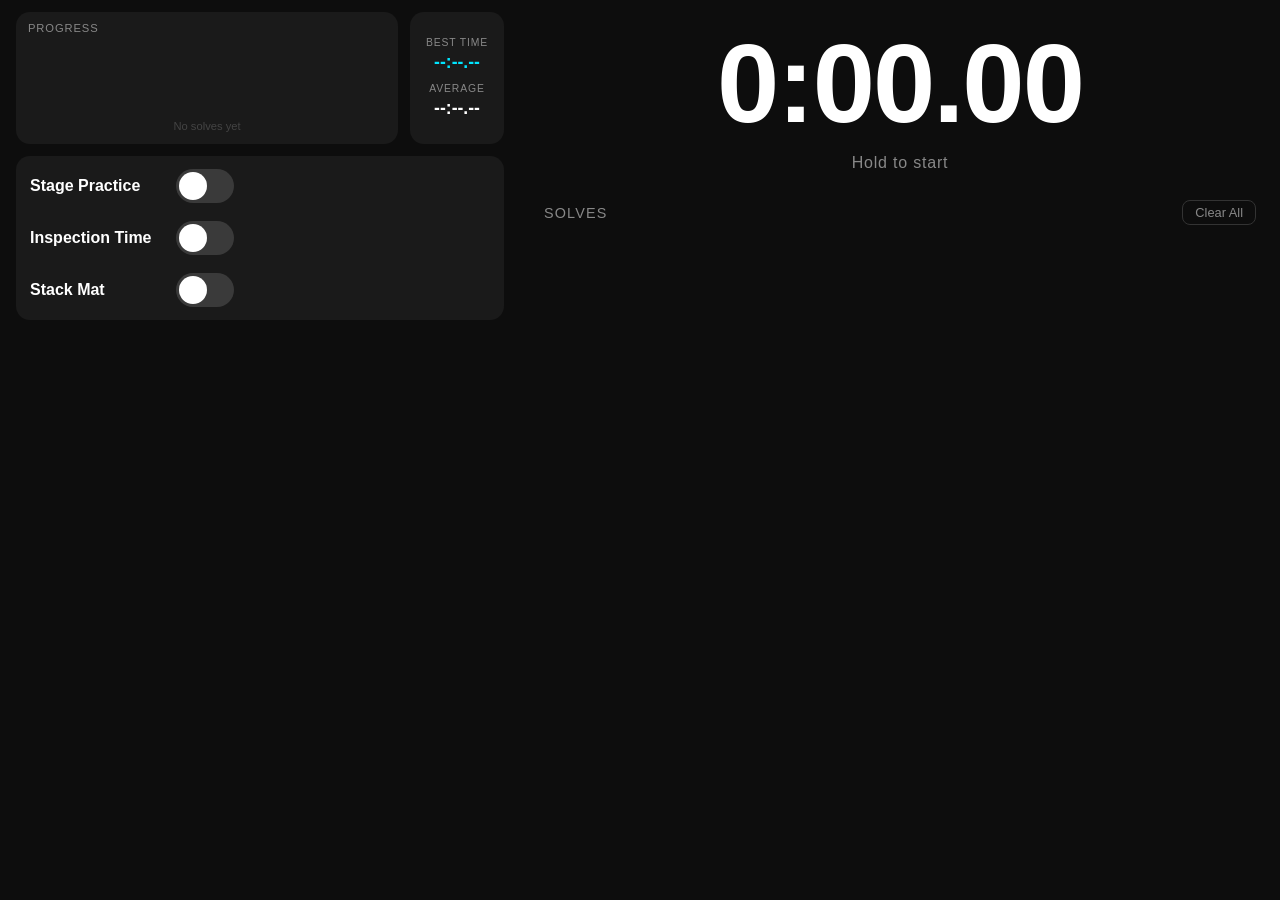
==== cube-timer/index.html @ cac46e2f "Update cube-timer: +0.2 button Co-Authored-By: Claude Opus 5.5 <noreply@anthropic.com>" ====
<!DOCTYPE html>
<html lang="en">
<head>
  <meta charset="UTF-8">
  <meta name="viewport" content="width=device-width, initial-scale=1.0, user-scalable=no">
  <title>Cube Timer</title>
  <link rel="stylesheet" href="style.css">
</head>
<body>

  <!-- Hand shape for the Stack Mat pads: a left hand, palm down, thumb on the right.
       The right pad mirrors it so both thumbs point inward. -->
  <svg width="0" height="0" style="position:absolute" aria-hidden="true">
    <symbol id="hand" viewBox="0 0 104 120">
      <rect x="14" y="50" width="56" height="58" rx="20"/>
      <rect x="14" y="36" width="12" height="36" rx="6"/>
      <rect x="28" y="20" width="13" height="48" rx="6.5"/>
      <rect x="43" y="12" width="13" height="56" rx="6.5"/>
      <rect x="58" y="20" width="12" height="48" rx="6"/>
      <circle cx="64" cy="88" r="11"/>
      <rect x="66" y="58" width="13" height="36" rx="6.5" transform="rotate(35 72.5 94)"/>
    </symbol>
  </svg>

  <!-- NORMAL VIEW -->
  <div id="app">

    <!-- LEFT SIDE (top in portrait): charts + settings -->
    <div id="side">

      <div id="top-row">
        <div id="chart-wrap" class="chart-card">
          <div class="chart-title">Progress</div>
          <canvas id="progress-chart"></canvas>
          <div id="chart-hint" class="chart-hint">No solves yet</div>
        </div>
        <div id="best-bar">
          <span id="best-label">Best Time</span>
          <span id="best-time">--:--.--</span>
          <span id="avg-label">Average</span>
          <span id="avg-time">--:--.--</span>
        </div>
      </div>

      <div id="stage-chart-wrap" class="chart-card hidden">
        <div class="chart-head">
          <span class="chart-title">Stage Progress</span>
          <span id="stage-legend"></span>
        </div>
        <canvas id="stage-chart"></canvas>
        <div id="stage-chart-hint" class="chart-hint">Finish 2 stage solves to see this chart</div>
      </div>

      <div id="settings">
        <div class="setting-line">
          <label class="toggle-row">
            <span class="setting-label">Stage Practice</span>
            <span class="switch"><input type="checkbox" id="stage-toggle"><span class="slider"></span></span>
          </label>
          <label id="stage-options" class="num-field">
            Stages <input type="number" id="stage-count" inputmode="numeric" min="1" max="10">
          </label>
        </div>

        <div id="stage-sub" class="setting-line sub">
          <label class="toggle-row">
            <span class="setting-label">Beeps</span>
            <span class="switch"><input type="checkbox" id="beep-toggle"><span class="slider"></span></span>
          </label>
        </div>

        <div class="setting-line">
          <label class="toggle-row">
            <span class="setting-label">Inspection Time</span>
            <span class="switch"><input type="checkbox" id="insp-toggle"><span class="slider"></span></span>
          </label>
        </div>

        <div id="insp-options" class="setting-line sub">
          <label class="toggle-row">
            <span class="setting-label">Voice Callouts</span>
            <span class="switch"><input type="checkbox" id="voice-toggle"><span class="slider"></span></span>
          </label>
          <span id="voice-options" class="voice-fields">
            <label class="num-field">1st call <input type="number" id="voice1" inputmode="numeric" min="1" max="60"> sec</label>
            <label class="num-field">2nd call <input type="number" id="voice2" inputmode="numeric" min="1" max="60"> sec</label>
          </span>
        </div>

        <div class="setting-line">
          <label class="toggle-row">
            <span class="setting-label">Stack Mat</span>
            <span class="switch"><input type="checkbox" id="stack-toggle"><span class="slider"></span></span>
          </label>
        </div>
      </div>

    </div>

    <!-- RIGHT SIDE (bottom in portrait): timer + solves -->
    <div id="main">

      <div id="timer-display">
        <span id="timer-text">0:00.00</span>
        <div id="status-note"></div>
        <div id="penalty-btns" class="hidden">
          <button id="plus2-btn" class="penalty-btn plus2">Add 2 seconds</button>
          <button id="plus02-btn" class="penalty-btn plus02">Add 0.2 seconds</button>
          <button id="dnf-btn" class="penalty-btn dnf">DNF</button>
        </div>
        <div id="hint">Hold to start</div>
        <button id="start-insp-btn" class="hidden">Start Inspection</button>
        <div id="main-pad-area" class="hidden">
          <div id="main-pad-hint" class="pad-hint"></div>
          <div id="main-pads" class="pads">
            <div class="pad left"><svg class="hand"><use href="#hand"/></svg></div>
            <div class="pad right"><svg class="hand"><use href="#hand"/></svg></div>
          </div>
        </div>
      </div>

      <div id="solves-section">
        <div id="solves-header">
          <span>Solves</span>
          <button id="clear-btn">Clear All</button>
        </div>
        <div id="solves-list"></div>
      </div>

    </div>

  </div>

  <!-- HOLDING OVERLAY (green) -->
  <div id="hold-overlay" class="hidden">
    <div id="hold-text">Keep holding...</div>
  </div>

  <!-- INSPECTION OVERLAY (counts up seconds) -->
  <div id="insp-overlay" class="hidden">
    <div class="overlay-center">
      <div id="insp-label">Inspection</div>
      <div id="insp-timer">0</div>
      <div id="insp-warn"></div>
      <button id="start-solve-btn">Start Solve Timer</button>
      <div id="insp-pad-hint" class="pad-hint hidden"></div>
    </div>
    <div id="insp-pads" class="pads side-pads hidden">
      <div class="pad left"><svg class="hand"><use href="#hand"/></svg></div>
      <div class="pad right"><svg class="hand"><use href="#hand"/></svg></div>
    </div>
  </div>

  <!-- RUNNING OVERLAY (fullscreen timer) -->
  <div id="run-overlay" class="hidden">
    <div class="overlay-center">
      <div id="run-timer">0:00.00</div>
      <div id="run-splits"></div>
      <div id="run-hint">Tap anywhere to stop</div>
    </div>
    <div id="run-pads" class="pads side-pads hidden">
      <div class="pad left"><svg class="hand"><use href="#hand"/></svg></div>
      <div class="pad right"><svg class="hand"><use href="#hand"/></svg></div>
    </div>
  </div>

  <!-- CONFIRM POP-UP -->
  <div id="modal" class="hidden">
    <div class="modal-card">
      <div id="modal-title"></div>
      <div id="modal-text"></div>
      <div class="modal-btns">
        <button id="modal-no"></button>
        <button id="modal-yes"></button>
      </div>
    </div>
  </div>

  <script src="app.js"></script>
</body>
</html>
---- cube-timer/style.css ----
* { box-sizing: border-box; margin: 0; padding: 0; -webkit-tap-highlight-color: transparent; user-select: none; -webkit-touch-callout: none; }

:root {
  --bg: #0d0d0d;
  --card: #1a1a1a;
  --accent: #00e5ff;
  --green: #00e676;
  --warn: #ffd600;
  --danger: #ff5252;
  --purple: #b388ff;
  --text: #ffffff;
  --muted: #888;
}

html, body {
  height: 100%;
  background: var(--bg);
  color: var(--text);
  font-family: 'Segoe UI', Arial, sans-serif;
  overflow: hidden;
  touch-action: none;
}

/* ── MAIN APP ── */
#app {
  display: flex;
  flex-direction: column;
  height: 100dvh;
  padding: 0;
}
#side {
  flex-shrink: 0;
}
#main {
  flex: 1;
  display: flex;
  flex-direction: column;
  min-height: 0;
}

/* Tablet held sideways: charts + settings on the left, timer + solves on the right */
@media (orientation: landscape) and (min-width: 700px) {
  #app { flex-direction: row; }
  #side {
    width: 44%;
    max-width: 520px;
    overflow-y: auto;
    padding-bottom: 16px;
  }
  #main { min-width: 0; }
  #timer-display { padding-top: 40px; }
}

/* ── TOP ROW ── */
#top-row {
  display: flex;
  align-items: stretch;
  gap: 12px;
  padding: 12px 16px 4px;
  flex-shrink: 0;
}

/* ── CHARTS ── */
.chart-card {
  flex: 1;
  background: var(--card);
  border-radius: 14px;
  padding: 10px 12px 8px;
  display: flex;
  flex-direction: column;
  gap: 4px;
  min-width: 0;
}
.chart-title {
  font-size: 0.7rem;
  color: var(--muted);
  text-transform: uppercase;
  letter-spacing: 0.08em;
}
.chart-card canvas {
  width: 100%;
  display: block;
}
#progress-chart { height: 70px; }
#stage-chart    { height: 80px; }
.chart-hint {
  font-size: 0.7rem;
  color: #444;
  text-align: center;
  padding: 8px 0 4px;
}

#stage-chart-wrap { margin: 8px 16px 0; }
.chart-head {
  display: flex;
  flex-wrap: wrap;
  align-items: center;
  justify-content: space-between;
  gap: 4px 12px;
}
#stage-legend {
  display: flex;
  flex-wrap: wrap;
  gap: 2px 10px;
  font-size: 0.7rem;
  font-weight: 600;
}
.legend-item::before {
  content: '';
  display: inline-block;
  width: 8px;
  height: 8px;
  border-radius: 50%;
  background: currentColor;
  margin-right: 4px;
}

/* ── BEST BAR ── */
#best-bar {
  display: flex;
  flex-direction: column;
  justify-content: center;
  align-items: center;
  background: var(--card);
  border-radius: 14px;
  padding: 10px 16px;
  flex-shrink: 0;
  gap: 4px;
}
#best-label, #avg-label {
  font-size: 0.65rem;
  color: var(--muted);
  text-transform: uppercase;
  letter-spacing: 0.08em;
}
#avg-label { margin-top: 6px; }
#best-time, #avg-time {
  font-size: 1.1rem;
  font-weight: bold;
  color: var(--accent);
  font-variant-numeric: tabular-nums;
}
#avg-time { color: var(--text); }

/* ── SETTINGS ── */
#settings {
  margin: 8px 16px 0;
  background: var(--card);
  border-radius: 14px;
  padding: 4px 14px;
}
.setting-line {
  display: flex;
  flex-wrap: wrap;
  align-items: center;
  gap: 0 24px;
}
.setting-line.sub {
  margin: 0 0 6px 6px;
  padding-left: 14px;
  border-left: 2px solid #333;
}
.toggle-row {
  display: flex;
  align-items: center;
  gap: 14px;
  min-height: 52px;
  cursor: pointer;
}
.setting-label {
  font-size: 1rem;
  font-weight: 600;
  min-width: 132px;
}
.sub .setting-label {
  font-size: 0.95rem;
  min-width: 112px;
  color: #ccc;
}

/* Toggle switch */
.switch {
  position: relative;
  width: 58px;
  height: 34px;
  flex-shrink: 0;
}
.switch input {
  position: absolute;
  opacity: 0;
  width: 0;
  height: 0;
}
.slider {
  position: absolute;
  inset: 0;
  background: #3a3a3a;
  border-radius: 34px;
  transition: background 0.2s;
}
.slider::before {
  content: '';
  position: absolute;
  width: 28px;
  height: 28px;
  left: 3px;
  top: 3px;
  background: #fff;
  border-radius: 50%;
  transition: transform 0.2s;
}
.switch input:checked + .slider { background: var(--accent); }
.switch input:checked + .slider::before { transform: translateX(24px); }

/* Number boxes */
.voice-fields {
  display: flex;
  flex-wrap: wrap;
  gap: 0 18px;
}
.num-field {
  display: flex;
  align-items: center;
  gap: 8px;
  min-height: 52px;
  font-size: 0.95rem;
  color: var(--muted);
}
.num-field input {
  width: 64px;
  height: 42px;
  background: var(--bg);
  border: 1px solid #444;
  border-radius: 10px;
  color: var(--text);
  font-size: 1.2rem;
  font-weight: bold;
  text-align: center;
  font-family: inherit;
  user-select: text;
  -webkit-user-select: text;
  -moz-appearance: textfield;
  appearance: textfield;
}
.num-field input:focus {
  outline: none;
  border-color: var(--accent);
}
.num-field input::-webkit-inner-spin-button,
.num-field input::-webkit-outer-spin-button { -webkit-appearance: none; margin: 0; }

/* ── TIMER DISPLAY ── */
#timer-display {
  flex: 0 0 auto;
  display: flex;
  flex-direction: column;
  align-items: center;
  justify-content: center;
  padding: 28px 24px 20px;
}
#timer-text {
  font-size: clamp(3.5rem, 16vw, 7rem);
  font-weight: 900;
  font-variant-numeric: tabular-nums;
  letter-spacing: -2px;
  color: var(--text);
  line-height: 1;
  transition: color 0.2s;
}
#status-note {
  margin-top: 10px;
  font-size: 1rem;
  font-weight: 600;
  color: var(--muted);
  text-align: center;
}
#status-note:empty { display: none; }
#status-note.warn   { color: var(--warn); }
#status-note.danger { color: var(--danger); }
/* Penalty buttons shown after a solve */
#penalty-btns {
  display: flex;
  flex-wrap: wrap;
  justify-content: center;
  gap: 12px;
  margin-top: 14px;
}
.penalty-btn {
  min-height: 52px;
  padding: 0 22px;
  background: transparent;
  border-radius: 14px;
  font-family: inherit;
  font-size: 1.1rem;
  font-weight: 800;
  cursor: pointer;
}
.penalty-btn.plus2  { border: 2px solid #ffab00; color: #ffab00; }
.penalty-btn.plus02 { border: 2px solid var(--purple); color: var(--purple); }
.penalty-btn.dnf   { border: 2px solid var(--danger); color: var(--danger); }
.penalty-btn:active { opacity: 0.6; }

#hint {
  margin-top: 14px;
  font-size: 1rem;
  color: var(--muted);
  letter-spacing: 0.05em;
}

/* Big Start Inspection button */
#start-insp-btn {
  margin-top: 18px;
  width: min(90%, 560px);
  min-height: 100px;
  border: none;
  border-radius: 24px;
  background: var(--accent);
  color: #00262b;
  font-family: inherit;
  font-size: clamp(1.6rem, 5vw, 2.4rem);
  font-weight: 900;
  letter-spacing: 0.02em;
  cursor: pointer;
  box-shadow: 0 6px 0 #008a99;
}
#start-insp-btn:active {
  transform: translateY(4px);
  box-shadow: 0 2px 0 #008a99;
}
#start-insp-btn.nudge { animation: nudge 0.15s 3; }
@keyframes nudge {
  0%, 100% { transform: translateX(0); }
  25%      { transform: translateX(-10px); }
  75%      { transform: translateX(10px); }
}

/* ── SOLVES SECTION ── */
#solves-section {
  flex: 1;
  display: flex;
  flex-direction: column;
  overflow: hidden;
  padding: 0 16px 16px;
  min-height: 0;
}
#solves-header {
  display: flex;
  justify-content: space-between;
  align-items: center;
  padding: 8px 8px 10px;
  font-size: 0.9rem;
  color: var(--muted);
  text-transform: uppercase;
  letter-spacing: 0.08em;
  flex-shrink: 0;
}
#clear-btn {
  background: none;
  border: 1px solid #333;
  color: var(--muted);
  border-radius: 8px;
  padding: 4px 12px;
  font-size: 0.8rem;
  cursor: pointer;
}
#clear-btn:active { opacity: 0.6; }

#solves-list {
  flex: 1;
  overflow-y: auto;
  overflow-x: auto;
  display: flex;
  flex-direction: column;
  gap: 8px;
}
.solve-row {
  display: flex;
  justify-content: space-between;
  align-items: center;
  background: var(--card);
  border-radius: 12px;
  padding: 12px 16px;
  font-size: 1rem;
  flex-shrink: 0;
}
.solve-row.best {
  border: 2px solid var(--accent);
}
.solve-num { color: var(--muted); font-size: 0.85rem; }
.solve-time {
  font-size: 1.3rem;
  font-weight: bold;
  font-variant-numeric: tabular-nums;
  color: var(--text);
}
.solve-row.best .solve-time { color: var(--accent); }
.solve-del {
  background: none;
  border: none;
  color: #555;
  font-size: 1.1rem;
  cursor: pointer;
  padding: 4px 8px;
}
.solve-del:active { color: #f44336; }

/* Penalty badges */
.badge {
  display: inline-block;
  margin-left: 8px;
  padding: 2px 7px;
  border-radius: 6px;
  font-size: 0.7rem;
  font-weight: 800;
  vertical-align: middle;
  letter-spacing: 0.03em;
}
.badge.plus2  { background: #ffab00; color: #000; }
.badge.plus02 { background: var(--purple); color: #000; }
.badge.dnf   { background: var(--danger); color: #fff; }
.dnf-time {
  color: var(--muted) !important;
  text-decoration: line-through;
}

/* Stage table (replaces the solves list when Stage Practice is on) */
.stage-table {
  width: 100%;
  border-collapse: separate;
  border-spacing: 0 8px;
  margin-top: -8px;
  flex-shrink: 0;
  font-variant-numeric: tabular-nums;
}
.stage-table th {
  position: sticky;
  top: 0;
  z-index: 1;
  background: var(--bg);
  padding: 10px 8px 2px;
  color: var(--muted);
  font-size: 0.7rem;
  font-weight: 700;
  text-transform: uppercase;
  letter-spacing: 0.05em;
  text-align: right;
  white-space: nowrap;
}
.stage-table th:first-child { text-align: left; }
.stage-table td {
  background: var(--card);
  padding: 12px 8px;
  text-align: right;
  font-size: 1.05rem;
  white-space: nowrap;
}
.stage-table td:first-child {
  border-radius: 12px 0 0 12px;
  padding-left: 14px;
  text-align: left;
  color: var(--muted);
  font-size: 0.85rem;
}
.stage-table td:last-child {
  border-radius: 0 12px 12px 0;
  padding: 0 4px;
  width: 1%;
}
.stage-table td.total { font-weight: bold; font-size: 1.15rem; }
.stage-table tr.best td { box-shadow: inset 0 2px 0 var(--accent), inset 0 -2px 0 var(--accent); }
.stage-table tr.best td:first-child { box-shadow: inset 2px 2px 0 var(--accent), inset 0 -2px 0 var(--accent); }
.stage-table tr.best td:last-child  { box-shadow: inset -2px 2px 0 var(--accent), inset 0 -2px 0 var(--accent); }
.stage-table tr.best td.total { color: var(--accent); }
.stage-table td.stage-best { font-weight: bold; }
.stage-empty {
  color: #555;
  text-align: center;
  padding: 24px 8px;
  font-size: 0.95rem;
}

/* ── HOLD OVERLAY ── */
#hold-overlay {
  position: fixed; inset: 0;
  background: #003300;
  display: flex;
  align-items: center;
  justify-content: center;
  flex-direction: column;
  transition: background 0.3s;
  z-index: 10;
}
#hold-overlay.green { background: var(--green); }
#hold-text {
  font-size: 2rem;
  font-weight: bold;
  color: rgba(0,0,0,0.5);
  letter-spacing: 0.05em;
}
.hidden { display: none !important; }

/* ── INSPECTION OVERLAY ── */
#insp-overlay {
  position: fixed; inset: 0;
  background: var(--bg);
  display: flex;
  flex-direction: column;
  align-items: center;
  justify-content: center;
  gap: 8px;
  padding: 24px;
  z-index: 15;
}
#insp-label {
  font-size: 1rem;
  color: var(--muted);
  text-transform: uppercase;
  letter-spacing: 0.2em;
}
#insp-timer {
  font-size: clamp(6rem, 30vw, 14rem);
  font-weight: 900;
  font-variant-numeric: tabular-nums;
  line-height: 1;
  color: var(--text);
  transition: color 0.2s;
}
#insp-warn {
  min-height: 2.2rem;
  font-size: 1.8rem;
  font-weight: 900;
}
#insp-overlay.warn #insp-timer,
#insp-overlay.warn #insp-warn { color: var(--warn); }
#insp-overlay.dnf #insp-timer,
#insp-overlay.dnf #insp-warn  { color: var(--danger); }
#start-solve-btn {
  margin-top: 16px;
  width: min(92vw, 720px);
  min-height: max(140px, 26vh);
  border: none;
  border-radius: 28px;
  background: var(--green);
  color: #00330f;
  font-family: inherit;
  font-size: clamp(2rem, 6vw, 3.2rem);
  font-weight: 900;
  letter-spacing: 0.02em;
  cursor: pointer;
  box-shadow: 0 8px 0 #00863f;
}
#start-solve-btn:active {
  transform: translateY(5px);
  box-shadow: 0 3px 0 #00863f;
}

/* Centered content inside the full-screen overlays */
.overlay-center {
  display: flex;
  flex-direction: column;
  align-items: center;
  gap: 8px;
  max-width: 100%;
}

/* ── STACK MAT PADS ── */
.pads {
  display: flex;
  gap: 16px;
}
.pad {
  flex: 1;
  display: flex;
  align-items: center;
  justify-content: center;
  background: var(--card);
  border: 3px solid #333;
  border-radius: 28px;
  font-size: 3rem;
  touch-action: none;
  cursor: pointer;
  transition: background 0.1s, border-color 0.1s;
}
.pad .hand {
  width: 64px;
  height: 74px;
  fill: currentColor;
  color: #4a4a4a;
  transition: color 0.1s;
}
.side-pads .hand { width: 96px; height: 111px; }
/* Mirror the right hand so both thumbs point toward the middle */
.pad.right .hand { transform: scaleX(-1); }
.pad.down { background: #332b00; border-color: var(--warn); }
.pad.down .hand { color: var(--warn); }
.pads.ready .pad { background: #0b3d1f; border-color: var(--green); }
.pads.ready .pad .hand { color: var(--green); }
#run-pads .pad.down { background: #00323a; border-color: var(--accent); }
#run-pads .pad.down .hand { color: var(--accent); }

.pad-hint {
  min-height: 1.6rem;
  font-size: 1.2rem;
  font-weight: 700;
  color: var(--muted);
  text-align: center;
}
.pad-hint.holding { color: var(--warn); }
.pad-hint.ready   { color: var(--green); }

/* Main screen pads (Stack Mat on, Inspection off) */
#main-pad-area {
  margin-top: 16px;
  width: min(90%, 600px);
  display: flex;
  flex-direction: column;
  gap: 10px;
}
#main-pads { height: 130px; }

/* Overlay pads: a row along the bottom when upright, the left and right edges when sideways */
.side-pads {
  width: 100%;
  height: 38vh;
  margin-top: 20px;
}
@media (orientation: landscape) {
  .side-pads {
    position: absolute;
    inset: 16px;
    width: auto;
    height: auto;
    margin: 0;
    justify-content: space-between;
    pointer-events: none;
  }
  .side-pads .pad {
    flex: 0 0 24vw;
    pointer-events: auto;
  }
  #insp-overlay.stack .overlay-center,
  #run-overlay.stack .overlay-center { max-width: calc(52vw - 64px); }
  #run-overlay.stack #run-timer { font-size: min(9vw, 7rem); letter-spacing: -1px; }
}

/* ── RUNNING OVERLAY ── */
#run-overlay {
  position: fixed; inset: 0;
  background: var(--bg);
  display: flex;
  flex-direction: column;
  align-items: center;
  justify-content: center;
  padding: 24px;
  z-index: 20;
  cursor: pointer;
}
#run-timer {
  font-size: clamp(4rem, 20vw, 10rem);
  font-weight: 900;
  font-variant-numeric: tabular-nums;
  letter-spacing: -3px;
  color: var(--text);
  line-height: 1;
}
#run-splits {
  display: flex;
  flex-wrap: wrap;
  justify-content: center;
  gap: 8px 22px;
  max-width: 90vw;
  margin-top: 24px;
  font-size: 1.2rem;
  font-weight: 600;
  font-variant-numeric: tabular-nums;
}
#run-splits:empty { display: none; }
#run-splits b { margin-left: 6px; color: var(--text); }
#run-hint {
  margin-top: 24px;
  font-size: 1rem;
  color: var(--muted);
}
#run-hint.stage {
  font-size: 1.4rem;
  font-weight: 700;
  color: var(--accent);
}

/* ── CONFIRM POP-UP ── */
#modal {
  position: fixed; inset: 0;
  z-index: 40;
  display: flex;
  align-items: center;
  justify-content: center;
  padding: 24px;
  background: rgba(0,0,0,0.75);
}
.modal-card {
  width: min(100%, 460px);
  padding: 28px 24px 22px;
  background: #1f1f1f;
  border-radius: 22px;
  text-align: center;
  box-shadow: 0 20px 60px rgba(0,0,0,0.6);
}
#modal-title {
  margin-bottom: 10px;
  font-size: 1.6rem;
  font-weight: 900;
}
#modal-text {
  margin-bottom: 22px;
  font-size: 1.05rem;
  line-height: 1.45;
  color: #bbb;
}
.modal-btns {
  display: flex;
  gap: 12px;
}
.modal-btns button {
  flex: 1;
  min-height: 64px;
  border: none;
  border-radius: 16px;
  font-family: inherit;
  font-size: 1.15rem;
  font-weight: 800;
  cursor: pointer;
}
.modal-btns button:active { opacity: 0.7; }
#modal-no  { background: #333; color: var(--text); }
#modal-yes { background: var(--accent); color: #00262b; }
#modal-yes.plus2  { background: #ffab00; color: #000; }
#modal-yes.plus02 { background: var(--purple); color: #000; }
#modal-yes.dnf   { background: var(--danger); color: #fff; }

/* Scrollbar styling */
#solves-list::-webkit-scrollbar,
#side::-webkit-scrollbar { width: 4px; height: 4px; }
#solves-list::-webkit-scrollbar-track,
#side::-webkit-scrollbar-track { background: transparent; }
#solves-list::-webkit-scrollbar-thumb,
#side::-webkit-scrollbar-thumb { background: #333; border-radius: 4px; }
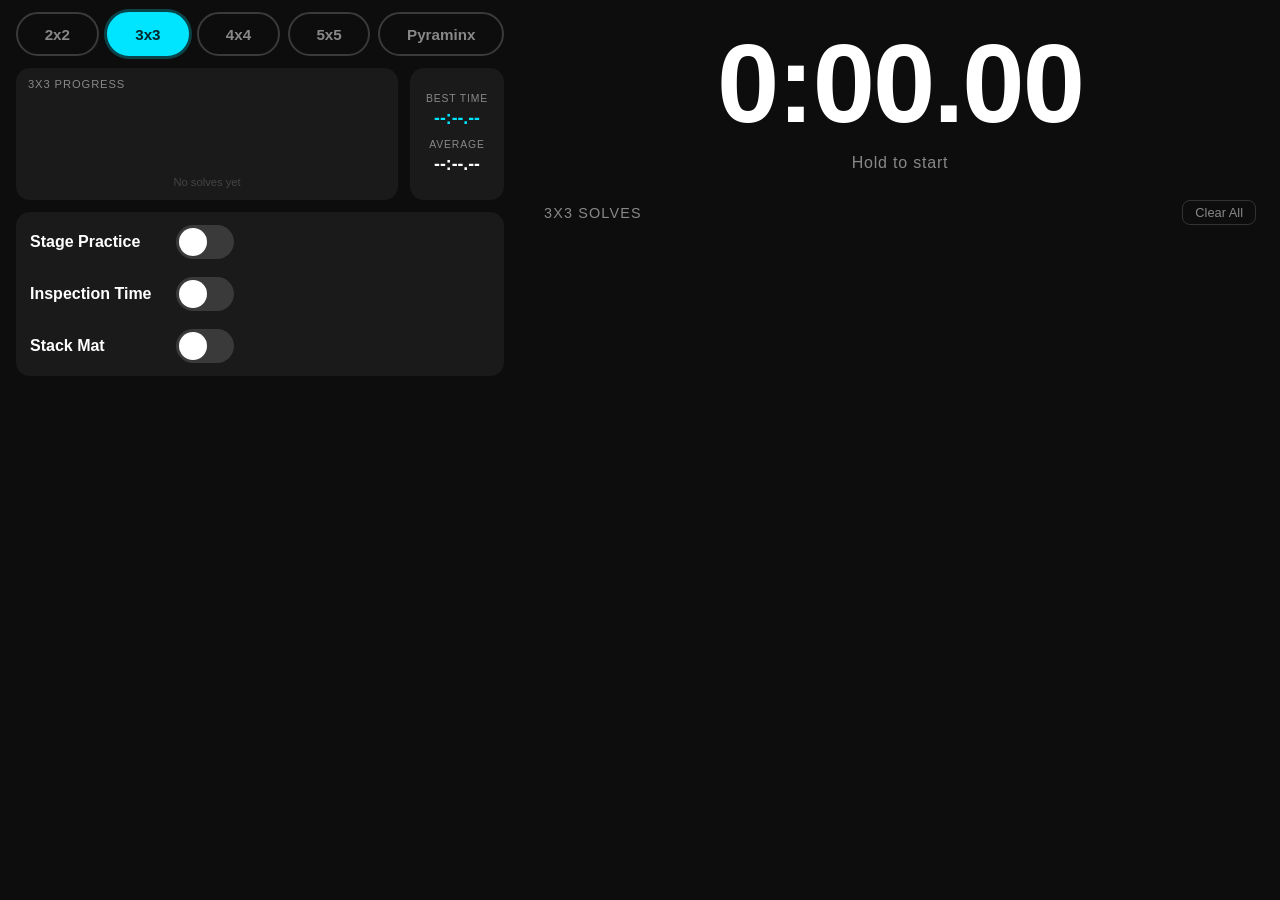
==== commit 99f7eb6b: "Update cube-timer: puzzle folders Co-Authored-By: Claude Opus 5.5 <noreply@anthropic.com>" ====
--- a/cube-timer/index.html
+++ b/cube-timer/index.html
@@ -28,9 +28,12 @@
     <!-- LEFT SIDE (top in portrait): charts + settings -->
     <div id="side">
 
+      <!-- Puzzle folders: each keeps its own solves, charts, stats and settings -->
+      <div id="folder-row"></div>
+
       <div id="top-row">
         <div id="chart-wrap" class="chart-card">
-          <div class="chart-title">Progress</div>
+          <div id="progress-title" class="chart-title">Progress</div>
           <canvas id="progress-chart"></canvas>
           <div id="chart-hint" class="chart-hint">No solves yet</div>
         </div>
@@ -121,7 +124,7 @@
 
       <div id="solves-section">
         <div id="solves-header">
-          <span>Solves</span>
+          <span id="solves-title">Solves</span>
           <button id="clear-btn">Clear All</button>
         </div>
         <div id="solves-list"></div>
--- a/cube-timer/style.css
+++ b/cube-timer/style.css
@@ -49,6 +49,35 @@
   }
   #main { min-width: 0; }
   #timer-display { padding-top: 40px; }
+}
+
+/* ── FOLDER BUTTONS ── */
+#folder-row {
+  display: flex;
+  gap: 8px;
+  padding: 12px 16px 0;
+}
+.folder-btn {
+  flex: 1 1 auto;
+  min-height: 44px;
+  padding: 0 8px;
+  background: transparent;
+  border: 2px solid #3a3a3a;
+  border-radius: 22px;
+  color: var(--muted);
+  font-family: inherit;
+  font-size: 0.95rem;
+  font-weight: 800;
+  white-space: nowrap;
+  cursor: pointer;
+  transition: background 0.15s, border-color 0.15s, color 0.15s;
+}
+.folder-btn:active { opacity: 0.7; }
+.folder-btn.active {
+  background: var(--accent);
+  border-color: var(--accent);
+  color: #00262b;
+  box-shadow: 0 0 0 3px rgba(0, 229, 255, 0.25);
 }
 
 /* ── TOP ROW ── */
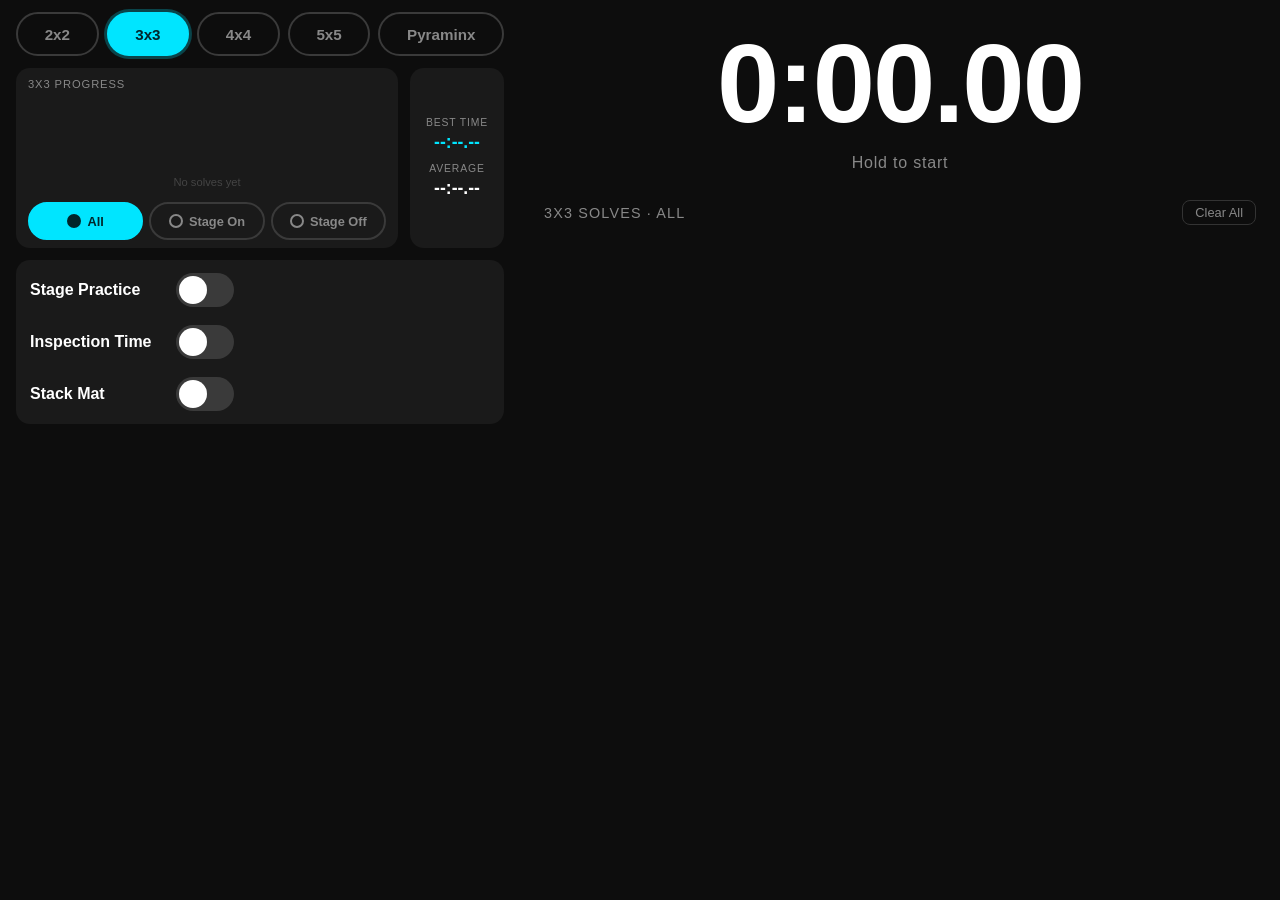
==== commit 1784e363: "Update cube-timer: All / Stage On / Stage Off views Co-Authored-By: Claude Opus 5.5 <noreply@anthrop" ====
--- a/cube-timer/index.html
+++ b/cube-timer/index.html
@@ -36,6 +36,8 @@
           <div id="progress-title" class="chart-title">Progress</div>
           <canvas id="progress-chart"></canvas>
           <div id="chart-hint" class="chart-hint">No solves yet</div>
+          <!-- All / Stage On / Stage Off: which solves the chart, stats and table use -->
+          <div id="view-row" role="radiogroup" aria-label="Which solves to show"></div>
         </div>
         <div id="best-bar">
           <span id="best-label">Best Time</span>
--- a/cube-timer/style.css
+++ b/cube-timer/style.css
@@ -117,6 +117,53 @@
   color: #444;
   text-align: center;
   padding: 8px 0 4px;
+}
+
+/* All / Stage On / Stage Off: work like radio buttons, one lit at a time */
+#view-row {
+  display: flex;
+  gap: 6px;
+  margin-top: 6px;
+}
+.view-btn {
+  flex: 1 1 0;
+  display: flex;
+  align-items: center;
+  justify-content: center;
+  gap: 6px;
+  min-width: 0;
+  min-height: 38px;
+  padding: 0 6px;
+  background: transparent;
+  border: 2px solid #3a3a3a;
+  border-radius: 19px;
+  color: var(--muted);
+  font-family: inherit;
+  font-size: 0.8rem;
+  font-weight: 800;
+  white-space: nowrap;
+  cursor: pointer;
+}
+/* Radio dot: hollow when off, filled when on */
+.view-btn::before {
+  content: '';
+  flex-shrink: 0;
+  width: 10px;
+  height: 10px;
+  border: 2px solid currentColor;
+  border-radius: 50%;
+}
+.view-btn.active {
+  background: var(--accent);
+  border-color: var(--accent);
+  color: #00262b;
+}
+.view-btn.active::before { background: currentColor; }
+.view-btn:active { opacity: 0.7; }
+/* Phone width: drop the dot so the labels fit */
+@media (max-width: 520px) {
+  .view-btn { padding: 0 3px; font-size: 0.75rem; }
+  .view-btn::before { display: none; }
 }
 
 #stage-chart-wrap { margin: 8px 16px 0; }
@@ -501,6 +548,7 @@
 .stage-table tr.best td:last-child  { box-shadow: inset -2px 2px 0 var(--accent), inset 0 -2px 0 var(--accent); }
 .stage-table tr.best td.total { color: var(--accent); }
 .stage-table td.stage-best { font-weight: bold; }
+.stage-table td.no-stage { color: #555; }
 .stage-empty {
   color: #555;
   text-align: center;
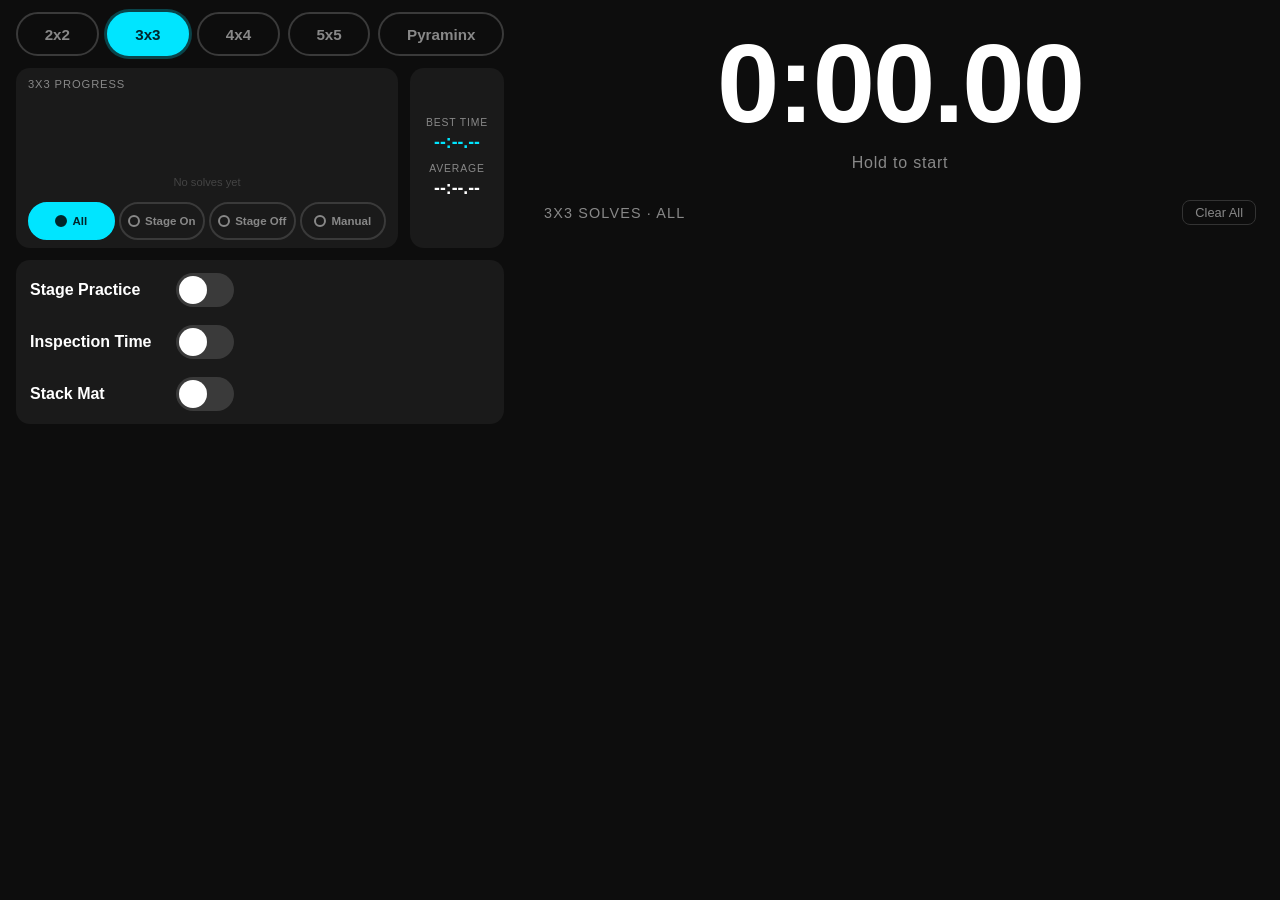
==== commit 709c7721: "Update cube-timer: manual Stack Mat times Co-Authored-By: Claude Opus 5.5 <noreply@anthropic.com>" ====
--- a/cube-timer/index.html
+++ b/cube-timer/index.html
@@ -36,8 +36,17 @@
           <div id="progress-title" class="chart-title">Progress</div>
           <canvas id="progress-chart"></canvas>
           <div id="chart-hint" class="chart-hint">No solves yet</div>
-          <!-- All / Stage On / Stage Off: which solves the chart, stats and table use -->
+          <!-- All / Stage On / Stage Off / Manual: which solves the chart, stats and table use -->
           <div id="view-row" role="radiogroup" aria-label="Which solves to show"></div>
+          <!-- Manual: type in a time from the Stack Mat timer -->
+          <form id="manual-form" class="hidden" autocomplete="off">
+            <label for="manual-input" class="manual-label">Type your Stack Mat time</label>
+            <div class="manual-line">
+              <input type="text" id="manual-input" inputmode="decimal" placeholder="like 12.34" enterkeyhint="done">
+              <button type="submit" id="manual-save">Save</button>
+            </div>
+            <div id="manual-note"></div>
+          </form>
         </div>
         <div id="best-bar">
           <span id="best-label">Best Time</span>
--- a/cube-timer/style.css
+++ b/cube-timer/style.css
@@ -122,7 +122,7 @@
 /* All / Stage On / Stage Off: work like radio buttons, one lit at a time */
 #view-row {
   display: flex;
-  gap: 6px;
+  gap: 4px;
   margin-top: 6px;
 }
 .view-btn {
@@ -130,16 +130,16 @@
   display: flex;
   align-items: center;
   justify-content: center;
-  gap: 6px;
+  gap: 5px;
   min-width: 0;
   min-height: 38px;
-  padding: 0 6px;
+  padding: 0 4px;
   background: transparent;
   border: 2px solid #3a3a3a;
   border-radius: 19px;
   color: var(--muted);
   font-family: inherit;
-  font-size: 0.8rem;
+  font-size: 0.72rem;
   font-weight: 800;
   white-space: nowrap;
   cursor: pointer;
@@ -148,8 +148,8 @@
 .view-btn::before {
   content: '';
   flex-shrink: 0;
-  width: 10px;
-  height: 10px;
+  width: 8px;
+  height: 8px;
   border: 2px solid currentColor;
   border-radius: 50%;
 }
@@ -160,11 +160,77 @@
 }
 .view-btn.active::before { background: currentColor; }
 .view-btn:active { opacity: 0.7; }
-/* Phone width: drop the dot so the labels fit */
-@media (max-width: 520px) {
-  .view-btn { padding: 0 3px; font-size: 0.75rem; }
+/* Narrow screens: drop the dot so all four labels fit */
+@media (max-width: 600px) {
+  .view-btn { padding: 0 2px; font-size: 0.7rem; }
   .view-btn::before { display: none; }
 }
+@media (max-width: 420px) {
+  #view-row { gap: 3px; }
+  .view-btn { font-size: 0.62rem; letter-spacing: -0.01em; }
+  #manual-save { padding: 0 16px; }
+}
+
+/* Manual: type in a Stack Mat time */
+#manual-form {
+  display: flex;
+  flex-direction: column;
+  gap: 6px;
+  margin-top: 8px;
+  padding-top: 8px;
+  border-top: 1px solid #2a2a2a;
+}
+#manual-form.hidden { display: none; }
+.manual-label {
+  font-size: 0.8rem;
+  color: var(--muted);
+  font-weight: 700;
+}
+.manual-line {
+  display: flex;
+  gap: 8px;
+}
+#manual-input {
+  flex: 1 1 auto;
+  min-width: 0;
+  height: 48px;
+  padding: 0 12px;
+  background: var(--bg);
+  border: 2px solid #444;
+  border-radius: 12px;
+  color: var(--text);
+  font-family: inherit;
+  font-size: 1.4rem;
+  font-weight: bold;
+  text-align: center;
+  user-select: text;
+  -webkit-user-select: text;
+}
+#manual-input::placeholder { color: #555; font-size: 1rem; font-weight: 600; }
+#manual-input:focus { outline: none; border-color: var(--accent); }
+#manual-input.bad { border-color: var(--danger); }
+#manual-save {
+  flex: 0 0 auto;
+  height: 48px;
+  padding: 0 22px;
+  background: var(--green);
+  border: none;
+  border-radius: 12px;
+  color: #00210f;
+  font-family: inherit;
+  font-size: 1.1rem;
+  font-weight: 800;
+  cursor: pointer;
+}
+#manual-save:active { opacity: 0.7; }
+#manual-note {
+  font-size: 0.8rem;
+  color: var(--muted);
+  min-height: 1em;
+}
+#manual-note:empty { display: none; }
+#manual-note.ok  { color: var(--green); }
+#manual-note.bad { color: var(--danger); }
 
 #stage-chart-wrap { margin: 8px 16px 0; }
 .chart-head {
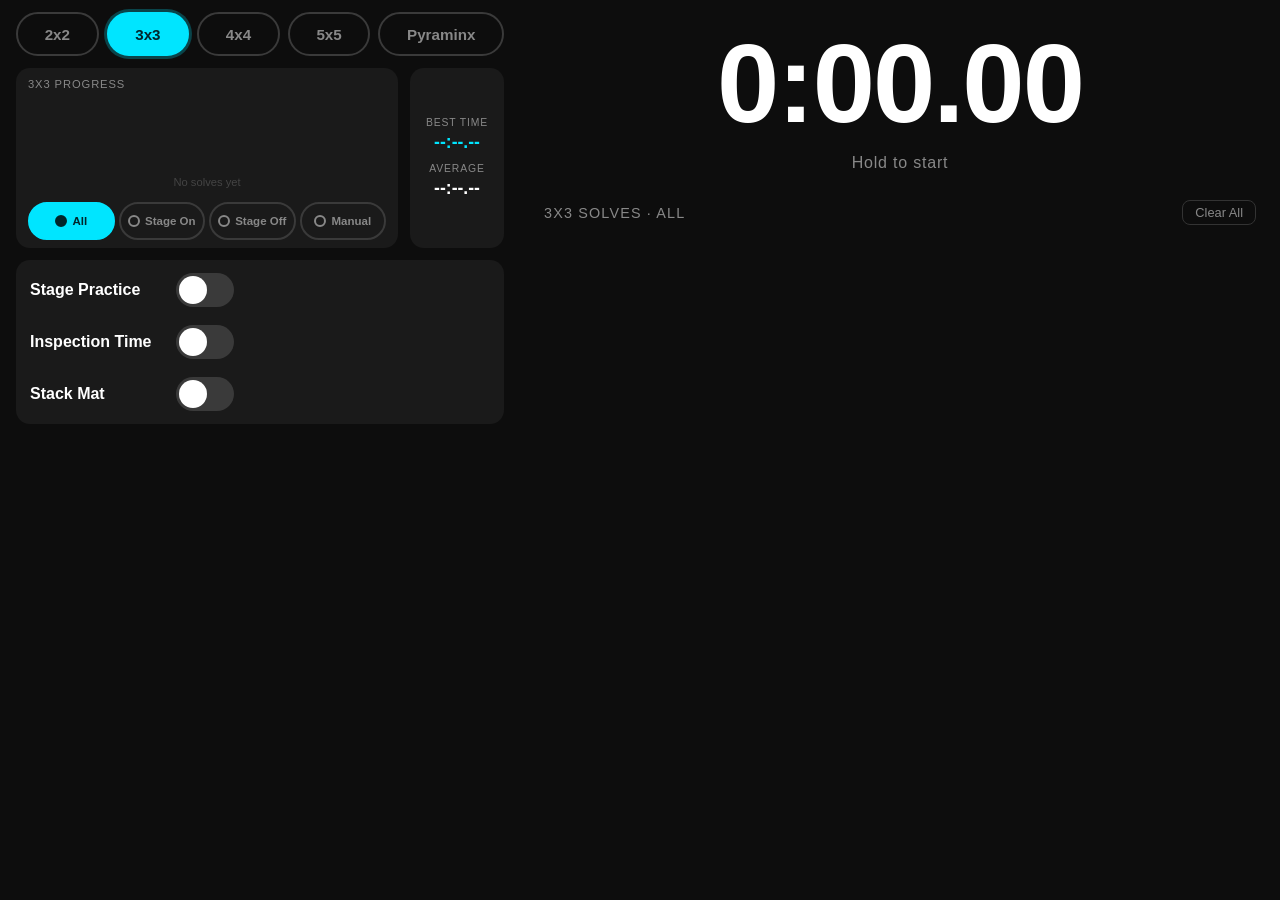
==== commit 2d0fc80b: "Update cube-timer" ====
--- a/cube-timer/index.html
+++ b/cube-timer/index.html
@@ -2,9 +2,10 @@
 <html lang="en">
 <head>
   <meta charset="UTF-8">
+  <meta http-equiv="Cache-Control" content="no-cache">
   <meta name="viewport" content="width=device-width, initial-scale=1.0, user-scalable=no">
   <title>Cube Timer</title>
-  <link rel="stylesheet" href="style.css">
+  <link rel="stylesheet" href="style.css?v=3">
 </head>
 <body>
 
@@ -40,7 +41,8 @@
           <div id="view-row" role="radiogroup" aria-label="Which solves to show"></div>
           <!-- Manual: type in a time from the Stack Mat timer -->
           <form id="manual-form" class="hidden" autocomplete="off">
-            <label for="manual-input" class="manual-label">Type your Stack Mat time</label>
+            <div id="round-info"></div>
+            <label for="manual-input" id="manual-label" class="manual-label">Type your Stack Mat time</label>
             <div class="manual-line">
               <input type="text" id="manual-input" inputmode="decimal" placeholder="like 12.34" enterkeyhint="done">
               <button type="submit" id="manual-save">Save</button>
@@ -106,6 +108,17 @@
             <span class="setting-label">Stack Mat</span>
             <span class="switch"><input type="checkbox" id="stack-toggle"><span class="slider"></span></span>
           </label>
+        </div>
+      </div>
+
+      <!-- Manual view swaps the timer settings for these: how many solves in a
+           round, and where a round's times get saved -->
+      <div id="manual-settings" class="hidden">
+        <div class="setting-label">How many solves?</div>
+        <div id="round-row" role="radiogroup" aria-label="How many solves"></div>
+        <div id="save-row" role="radiogroup" aria-label="Where to save">
+          <button type="button" id="save-total-label" class="view-btn round-btn" role="radio">Save to total times</button>
+          <button type="button" id="save-sep-label" class="view-btn round-btn" role="radio">Save separately</button>
         </div>
       </div>
 
@@ -190,6 +203,6 @@
     </div>
   </div>
 
-  <script src="app.js"></script>
+  <script src="app.js?v=3"></script>
 </body>
 </html>
--- a/cube-timer/style.css
+++ b/cube-timer/style.css
@@ -354,6 +354,99 @@
 .switch input:checked + .slider { background: var(--accent); }
 .switch input:checked + .slider::before { transform: translateX(24px); }
 
+/* ── MANUAL ROUND SETTINGS (replace the timer settings in Manual) ── */
+#manual-settings {
+  margin: 8px 16px 0;
+  background: var(--card);
+  border-radius: 14px;
+  padding: 12px 14px;
+  display: flex;
+  flex-direction: column;
+  gap: 10px;
+}
+#manual-settings.hidden { display: none; }
+#round-row {
+  display: flex;
+  gap: 6px;
+}
+.round-btn {
+  min-height: 48px;
+  font-size: 0.95rem;
+  border-radius: 24px;
+}
+@media (max-width: 600px) {
+  .round-btn { font-size: 0.85rem; }
+}
+/* Save to total times / Save separately: pick one, like the round buttons */
+#save-row {
+  display: flex;
+  gap: 6px;
+}
+#save-row.hidden { display: none; }
+
+/* Times typed in so far, and in each saved round */
+.round-times {
+  display: flex;
+  flex-wrap: wrap;
+  gap: 4px 8px;
+  flex: 1 1 auto;
+  min-width: 0;
+}
+.round-time {
+  font-size: 1rem;
+  font-weight: 700;
+  font-variant-numeric: tabular-nums;
+  color: var(--text);
+}
+.round-time.cut  { color: var(--muted); font-weight: 600; }
+.round-time.dnf  { color: var(--danger); }
+.round-time.has-plus { color: #ffab00; }
+.round-time.cut.has-plus, .round-time.cut.dnf { opacity: 0.75; }
+.round-times.live {
+  padding: 6px 2px 2px;
+}
+.round-times.live .round-time {
+  background: var(--bg);
+  border-radius: 8px;
+  padding: 4px 10px;
+}
+/* The average when a round is finished */
+.round-result {
+  background: var(--bg);
+  border: 2px solid var(--green);
+  border-radius: 12px;
+  padding: 10px 12px;
+  text-align: center;
+}
+.round-result.dnf { border-color: var(--danger); }
+.round-result-title {
+  font-size: 0.75rem;
+  color: var(--muted);
+  text-transform: uppercase;
+  letter-spacing: 0.08em;
+}
+.round-result-time {
+  font-size: 2rem;
+  font-weight: 900;
+  color: var(--green);
+  font-variant-numeric: tabular-nums;
+}
+.round-result.dnf .round-result-time { color: var(--danger); }
+.round-result-note { font-size: 0.8rem; color: var(--muted); }
+
+/* One row per round in the saved-separately table */
+.round-row { gap: 12px; }
+.round-row .solve-num { flex-shrink: 0; }
+.round-avg {
+  flex-shrink: 0;
+  font-size: 1.3rem;
+  font-weight: bold;
+  font-variant-numeric: tabular-nums;
+}
+.round-row.best .round-avg { color: var(--accent); }
+.round-avg.waiting { font-size: 0.85rem; color: var(--muted); }
+.round-avg.dnf { color: var(--danger); }
+
 /* Number boxes */
 .voice-fields {
   display: flex;
@@ -545,6 +638,71 @@
   padding: 4px 8px;
 }
 .solve-del:active { color: #f44336; }
+
+/* Pen (fix a typed-in time) sits just before the delete X */
+.solve-actions {
+  display: flex;
+  align-items: center;
+  justify-content: flex-end;
+  gap: 2px;
+}
+.solve-edit {
+  background: none;
+  border: none;
+  color: var(--accent);
+  font-size: 1.3rem;
+  line-height: 1;
+  cursor: pointer;
+  padding: 6px 10px;
+}
+.solve-edit:active { opacity: 0.6; }
+
+/* A manual time open for fixing */
+.solve-row.editing { border: 2px solid var(--accent); gap: 12px; }
+.edit-form {
+  flex: 1 1 auto;
+  min-width: 0;
+  display: flex;
+  flex-direction: column;
+  gap: 4px;
+}
+.edit-line { display: flex; gap: 6px; }
+.edit-input {
+  flex: 1 1 auto;
+  min-width: 0;
+  height: 44px;
+  padding: 0 10px;
+  background: var(--bg);
+  border: 2px solid #444;
+  border-radius: 10px;
+  color: var(--text);
+  font-family: inherit;
+  font-size: 1.3rem;
+  font-weight: bold;
+  text-align: center;
+  user-select: text;
+  -webkit-user-select: text;
+}
+.edit-input:focus { outline: none; border-color: var(--accent); }
+.edit-input.bad { border-color: var(--danger); }
+.edit-save, .edit-cancel {
+  flex: 0 0 auto;
+  height: 44px;
+  padding: 0 14px;
+  border-radius: 10px;
+  font-family: inherit;
+  font-size: 1rem;
+  font-weight: 800;
+  cursor: pointer;
+}
+.edit-save   { background: var(--green); border: none; color: #00210f; }
+.edit-cancel { background: transparent; border: 2px solid #444; color: var(--muted); }
+.edit-save:active, .edit-cancel:active { opacity: 0.7; }
+.edit-note { font-size: 0.8rem; color: var(--muted); text-align: left; white-space: normal; }
+.edit-note:empty { display: none; }
+.edit-note.bad { color: var(--danger); }
+.stage-table tr td.edit-cell { padding: 8px 10px; width: auto; text-align: left; white-space: normal; border-radius: 0 12px 12px 0; }
+.stage-table tr.editing td { box-shadow: inset 0 2px 0 var(--accent), inset 0 -2px 0 var(--accent); }
 
 /* Penalty badges */
 .badge {
